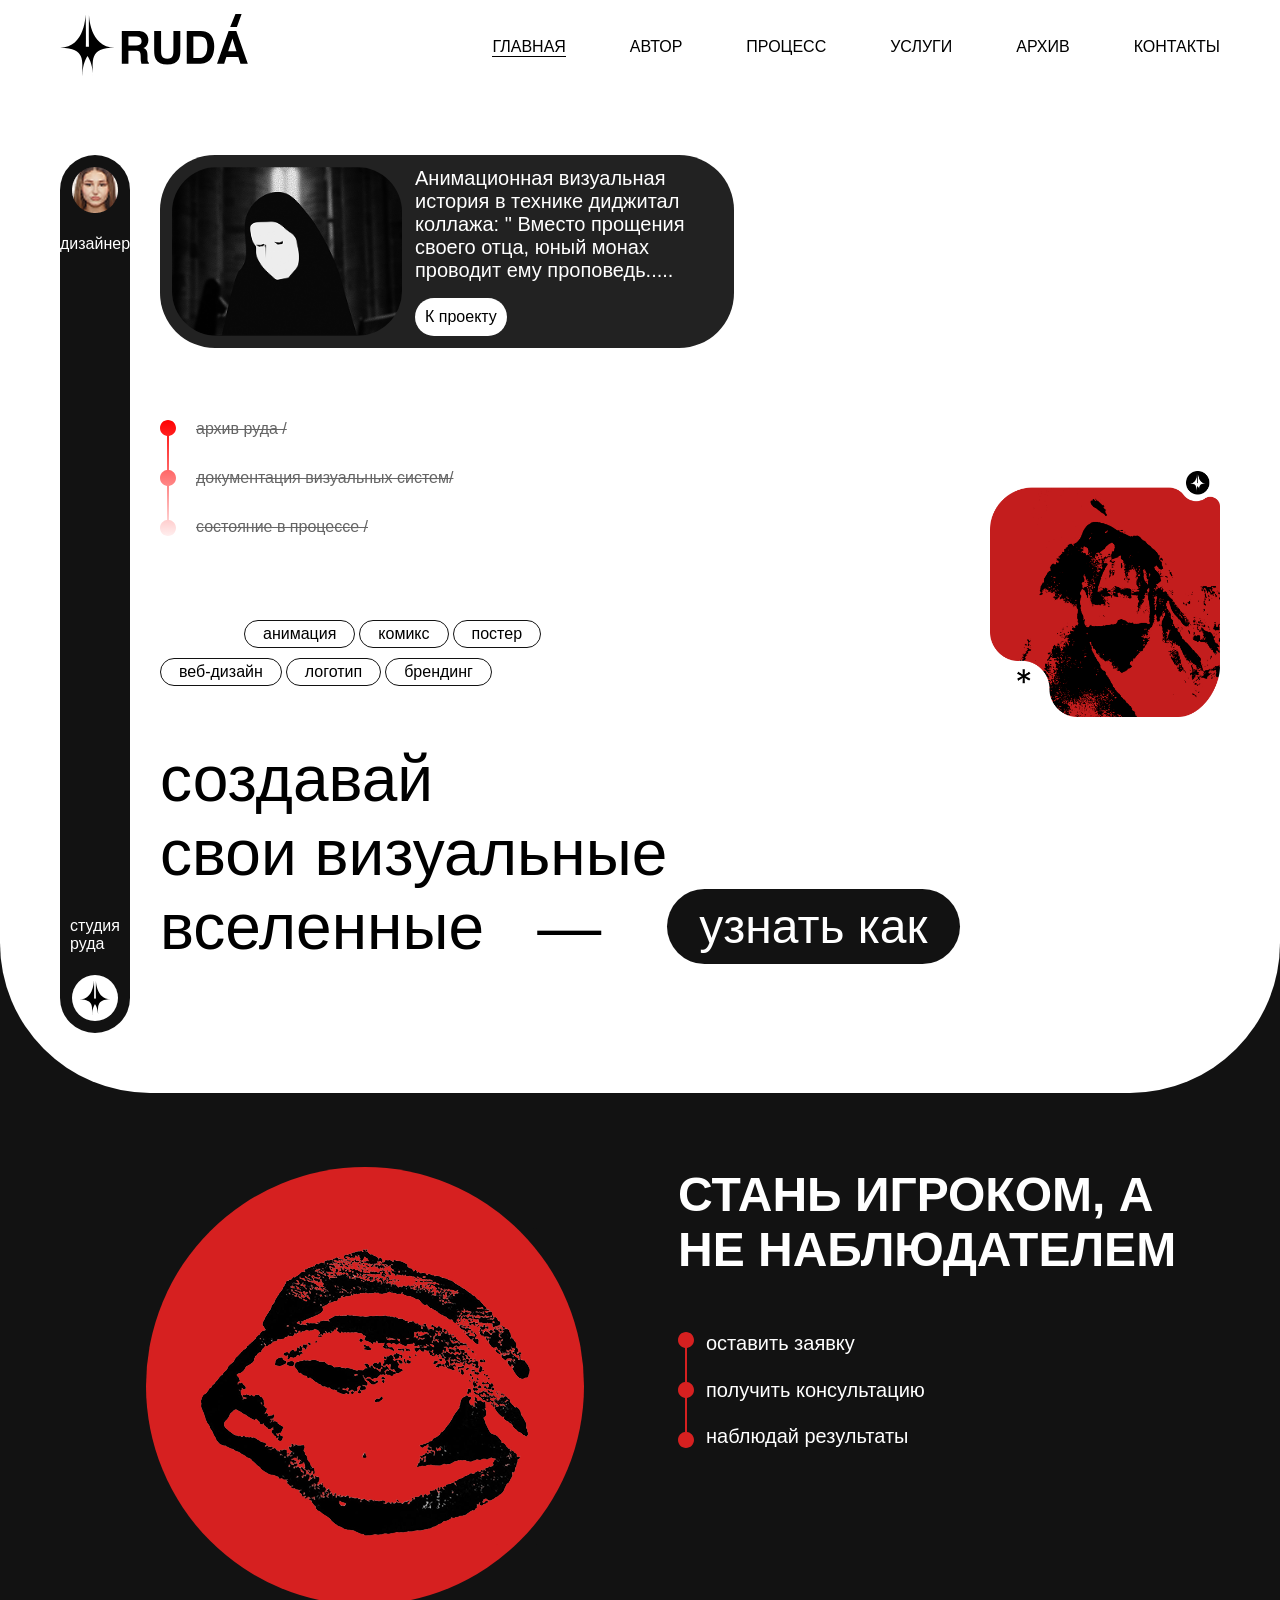
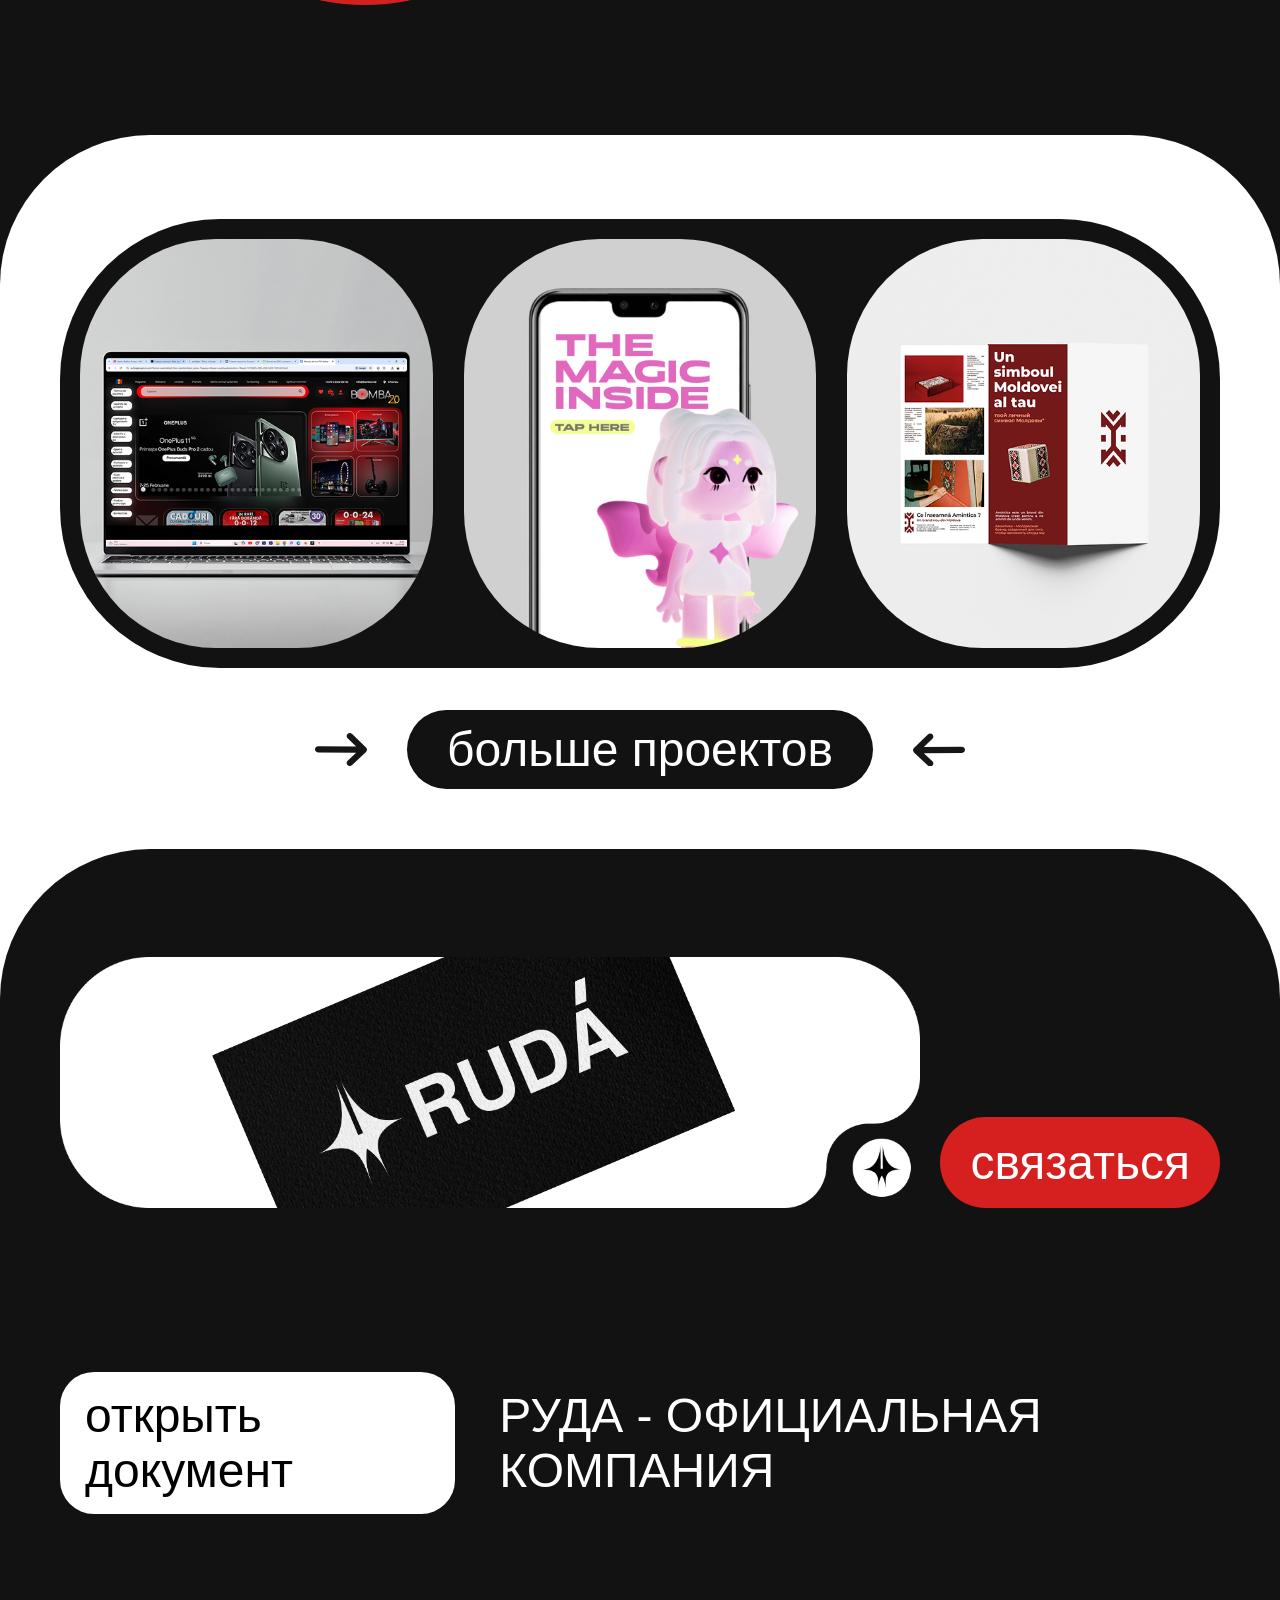
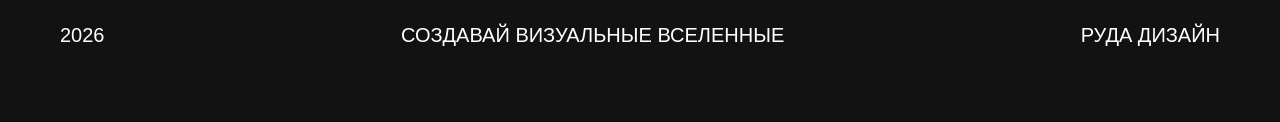
==== index.html @ d4974cca "Add files via upload" ====
<!DOCTYPE html>
<html lang="ru">

<head>
    <meta charset="UTF-8">
    <meta name="viewport" content="width=device-width, initial-scale=1.0">
    <link rel="stylesheet" href="css/style.css">
    <title>Document</title>
</head>

<body>

    <header class="header">
        <a href="index.html" class="header__logo">
            <svg width="188" height="63">
                <use xlink:href="assets/sprite/sprite.svg#icon-logo-white"></use>
            </svg>
        </a>
        <nav class="header__nav">
            <button class="header__burger" aria-label="Меню">
                <svg class="header__burger-icon" width="34" height="34">
                    <use xlink:href="assets/sprite/sprite.svg#burger-black"></use>
                </svg>
            </button>
            <ul class="header__menu">
                <li class="header__item header__item--active">
                    <a href="index.html" class="header__link">главная</a>
                </li>
                <li class="header__item">
                    <a href="pages/author.html" class="header__link">Автор</a>
                </li>
                <li class="header__item">
                    <a href="pages/process.html" class="header__link">Процесс</a>
                </li>
                <li class="header__item">
                    <a href="pages/services.html" class="header__link">Услуги</a>
                </li>
                <li class="header__item">
                    <a href="pages/archive.html" class="header__link">Архив</a>
                </li>
                <li class="header__item">
                    <a href="pages/contacts.html" class="header__link">Контакты</a>
                </li>
            </ul>
        </nav>
    </header>

    <main class="main">
        <div class="main__wrapper">
            <div class="main__left-side">

                <div class="main__left-inner">
                    <img src="assets/img/avatar.png" alt="" class="main__left-img">
                    <p class="main__left-text">дизайнер</p>
                </div>
                <div class="main__left-inner">
                    <p class="main__left-text">студия руда</p>
                    <svg width="46" height="46" viewBox="0 0 46 46">
                        <use xlink:href="assets/sprite/sprite.svg#icon-white"></use>
                    </svg>
                </div>

            </div>
            <div class="main__center-side">
                <div class="main__card">
                    <div class="main__card-img-wrapper">
                        <img src="assets/img/main-img.png" alt="" class="main__card-img">
                    </div>
                    <div class="main__inner">
                        <p class="main__card-text">
                            Анимационная визуальная история в&nbsp;технике диджитал коллажа: &quot; Вместо прощения
                            своего отца, юный монах проводит ему проповедь.....
                        </p>
                        <a href="pages/archive.html#otec" class="main__btn">
                            К проекту
                        </a>
                    </div>
                </div>
                <div class="main__wrapper-text">
                    <svg width="16" height="116">
                        <use xlink:href="assets/sprite/sprite.svg#icon-dot-color"></use>
                    </svg>

                    <div class="main__inner js-typewriter-container">
                        <p class="main__text js-typewriter-line is-crossed">
                            архив руда /
                        </p>
                        <p class="main__text js-typewriter-line is-crossed">
                            документация визуальных систем/
                        </p>
                        <p class="main__text js-typewriter-line is-crossed">
                            состояние в процессе /
                        </p>
                    </div>
                </div>
                <ul class="main__tags main__tags--top">
                    <li class="main__tag main__tag--right">
                        анимация
                    </li>
                    <li class="main__tag">
                        комикс
                    </li>
                    <li class="main__tag">
                        постер
                    </li>
                </ul>
                <ul class="main__tags main__tags-bottom">
                    <li class="main__tag">
                        веб-дизайн
                    </li>
                    <li class="main__tag">
                        логотип
                    </li>
                    <li class="main__tag">
                        брендинг
                    </li>
                </ul>
                <div class="main__bottom">
                    <h1 class="main__title">
                        создавай <br> свои визуальные <br> вселенные &nbsp; —
                    </h1>
                    <a href="pages/services.html" class="main__btn-bottom">
                        узнать как
                    </a>
                </div>
            </div>
            <div class="main__right-side">
                <img src="assets/img/group-140.png" alt="" class="main__img">
            </div>
        </div>

    </main>

    <section class="ready">
        <div class="ready__wrapper">
            
            <ul class="ready__marquee-tags main__tags">
                <li class="main__tag">веб-дизайн</li>
                <li class="main__tag">логотип</li>
                <li class="main__tag">брендинг</li>
                <li class="main__tag">анимация</li>
                <li class="main__tag">комикс</li>
                <li class="main__tag">постер</li>
            </ul>
            <div class="ready__left">
                <div class="ready__img-wrapper">
                    <img src="assets/img/photo_2023-10-06_21-42-30 2.png" alt="" class="ready__img">
                </div>
            </div>
            <div class="ready__right">
                <h2 class="ready__title">
                    стань игроком, а <br> не наблюдателем
                </h2>
                <div class="ready__wrapper-text">
                    <svg width="16" height="116">
                        <use xlink:href="assets/sprite/sprite.svg#icon-dot-red"></use>
                    </svg>
    
                    <div class="ready__inner">
                        <p class="ready__text">
                            оставить заявку
                        </p>
                        <p class="ready__text">
                            получить консультацию
                        </p>
                        <p class="ready__text">
                            наблюдай результаты
                        </p>
                    </div>
                </div>
            </div>
        </div>
    </section>

    <section class="work">
        <div class="work__wrapper">
            <div class="work__list">
                <div class="work__img-wrapper">
                    <img src="assets/img/project-1.png" alt="" class="work__img">
                </div>
                <div class="work__img-wrapper">
                    <img src="assets/img/project-2.png" alt="" class="work__img">
                </div>
                <div class="work__img-wrapper">
                    <img src="assets/img/project-3.png" alt="" class="work__img">
                </div>
            </div>
            <div class="work__more">
                <svg width="52" height="33" viewBox="0 0 52 33">
                    <use xlink:href="assets/sprite/sprite.svg#icon-right-arrow"></use>
                </svg>
                <a href="#" class="work__link">
                    больше проектов
                </a>
                <svg width="52" height="33" viewBox="0 0 52 33">
                    <use xlink:href="assets/sprite/sprite.svg#icon-left-arrow"></use>
                </svg>
            </div>
        </div>

    </section>
    <section class="feedback">
        <div class="feedback__wrapper">
            <div class="feedback__inner">
                <div class="feedback__wrapper-photo">
                    <img src="assets/img/feedback2.png" alt="" class="feedback__img">
                    <a href="pages/contacts.html" class="feedback__link">связаться</a>
                </div>
                <div class="feedback__wrapper-text">
                    <a class="feedback__btn" href="assets/img/doc.png" target="_blank">открыть документ</a>
                    <p class="feedback__text">
                        Руда - официальная компания
                    </p>
                </div>
            </div>
        </div>
    </section>
    <footer class="footer">
        <p class="footer__text">
            2026
        </p>
        <p class="footer__text">
            создавай визуальные вселенные
        </p>
        <p class="footer__text">
            руда дизайн
        </p>
    </footer>
    <script type="module" src="js/main.js"></script>
</body>

</html>
---- css/style.css ----
@import url('../css/global/variable.css');
@import url('../css/global/reset.css');

@import url('../css/block/header.css');
@import url('../css/block/main.css');
@import url('../css/block/ready.css');
@import url('../css/block/work.css');
@import url('../css/block/feedback.css');
@import url('../css/block/process.css');
@import url('../css/block/archive.css');
@import url('../css/block/author.css');
@import url('../css/block/services.css');
@import url('../css/block/contacts.css');

@import url('../css/block/footer.css');
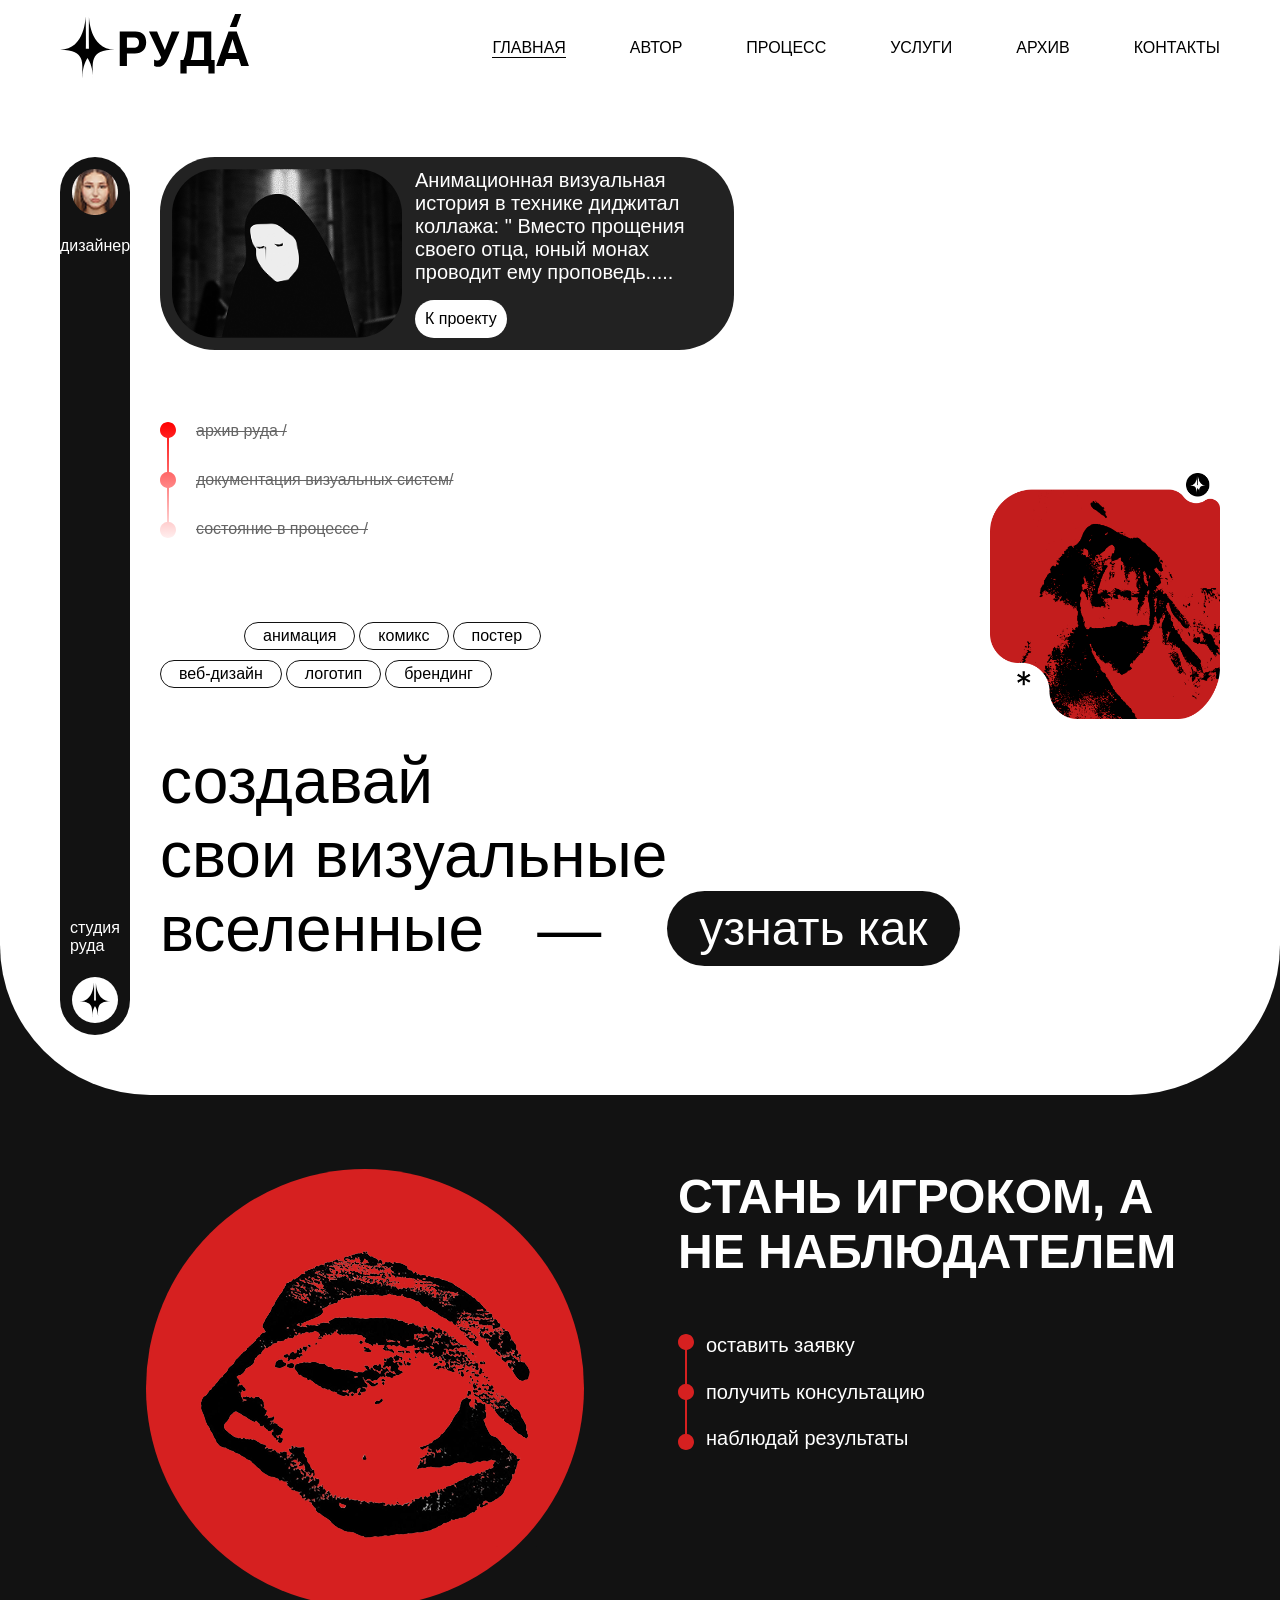
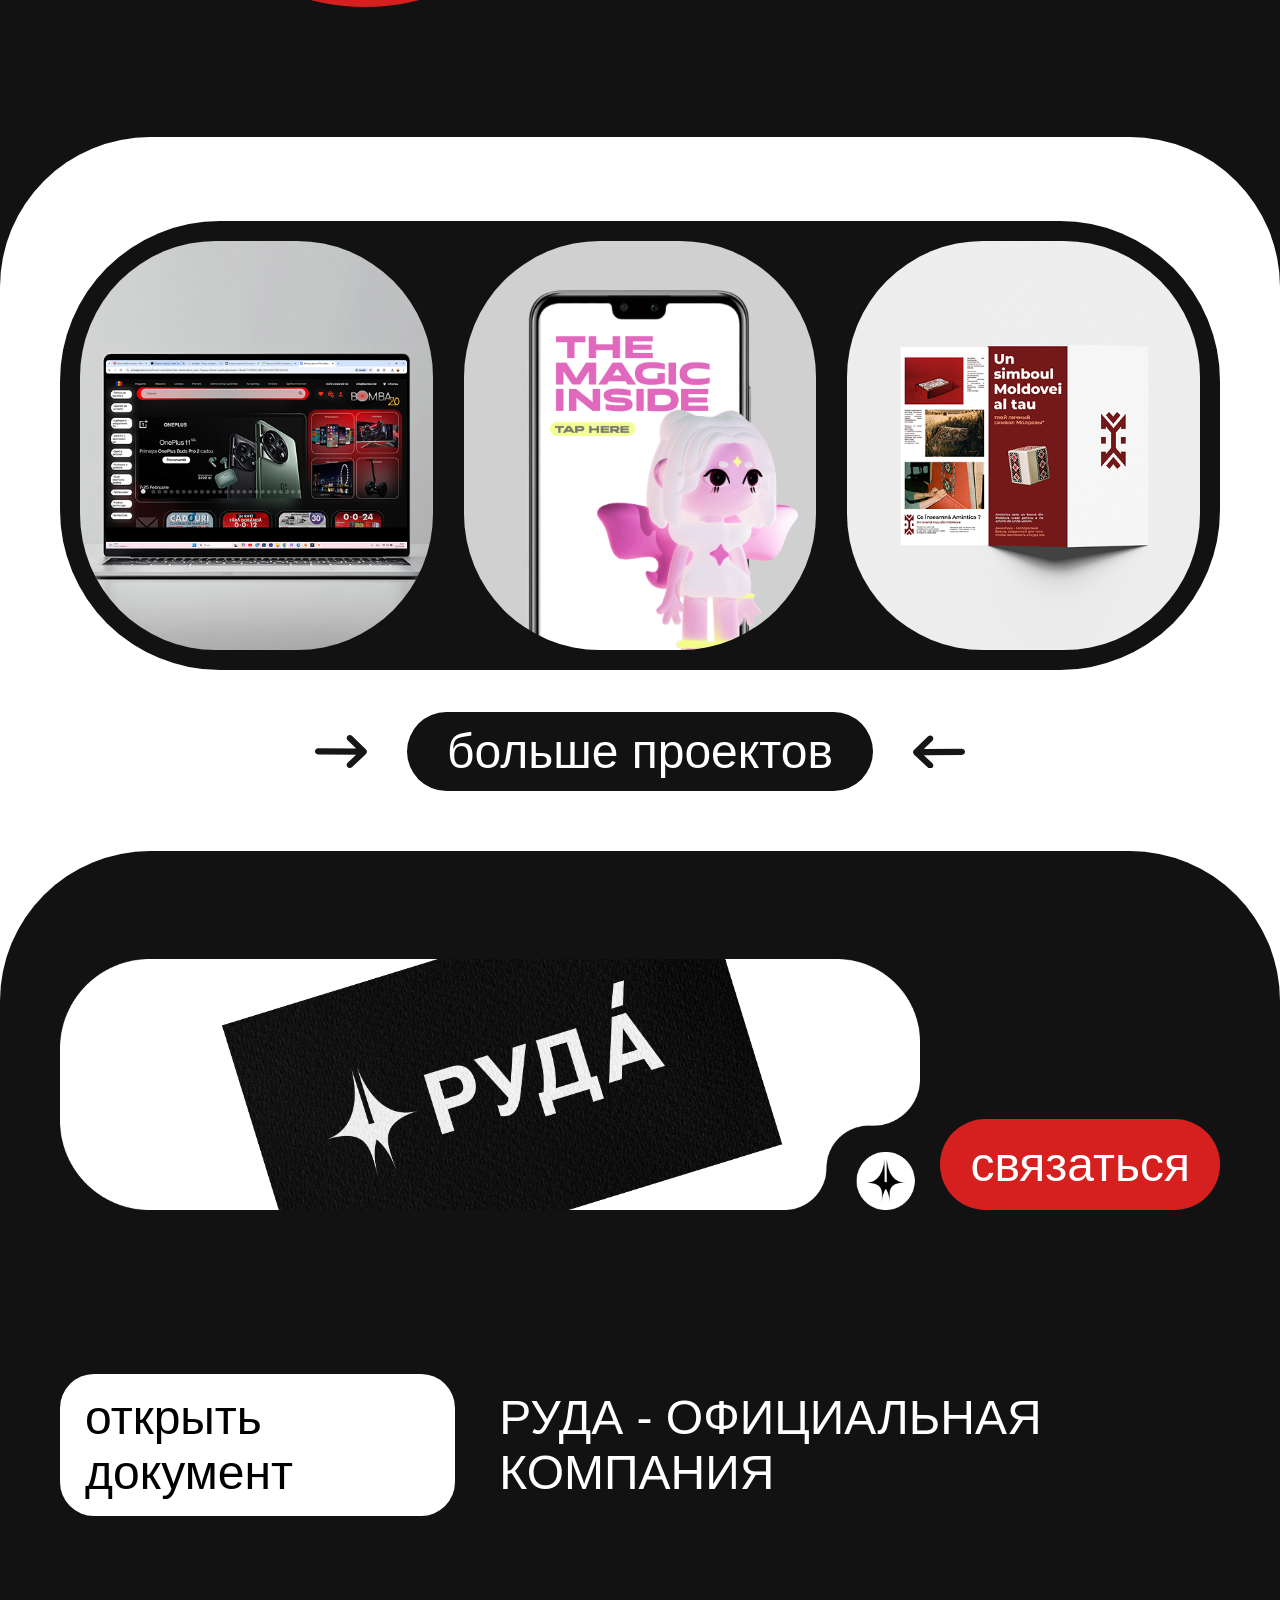
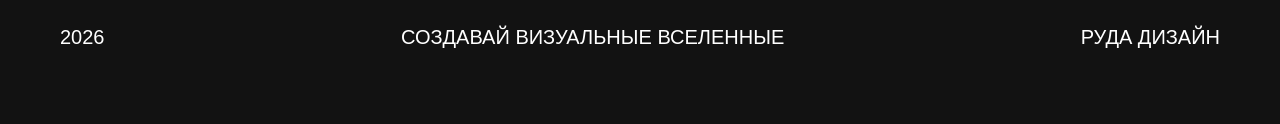
==== commit 6f868d89: "Updated files" ====
--- a/index.html
+++ b/index.html
@@ -1,232 +1,232 @@
-<!DOCTYPE html>
-<html lang="ru">
-
-<head>
-    <meta charset="UTF-8">
-    <meta name="viewport" content="width=device-width, initial-scale=1.0">
-    <link rel="stylesheet" href="css/style.css">
-    <title>Document</title>
-</head>
-
-<body>
-
-    <header class="header">
-        <a href="index.html" class="header__logo">
-            <svg width="188" height="63">
-                <use xlink:href="assets/sprite/sprite.svg#icon-logo-white"></use>
-            </svg>
-        </a>
-        <nav class="header__nav">
-            <button class="header__burger" aria-label="Меню">
-                <svg class="header__burger-icon" width="34" height="34">
-                    <use xlink:href="assets/sprite/sprite.svg#burger-black"></use>
-                </svg>
-            </button>
-            <ul class="header__menu">
-                <li class="header__item header__item--active">
-                    <a href="index.html" class="header__link">главная</a>
-                </li>
-                <li class="header__item">
-                    <a href="pages/author.html" class="header__link">Автор</a>
-                </li>
-                <li class="header__item">
-                    <a href="pages/process.html" class="header__link">Процесс</a>
-                </li>
-                <li class="header__item">
-                    <a href="pages/services.html" class="header__link">Услуги</a>
-                </li>
-                <li class="header__item">
-                    <a href="pages/archive.html" class="header__link">Архив</a>
-                </li>
-                <li class="header__item">
-                    <a href="pages/contacts.html" class="header__link">Контакты</a>
-                </li>
-            </ul>
-        </nav>
-    </header>
-
-    <main class="main">
-        <div class="main__wrapper">
-            <div class="main__left-side">
-
-                <div class="main__left-inner">
-                    <img src="assets/img/avatar.png" alt="" class="main__left-img">
-                    <p class="main__left-text">дизайнер</p>
-                </div>
-                <div class="main__left-inner">
-                    <p class="main__left-text">студия руда</p>
-                    <svg width="46" height="46" viewBox="0 0 46 46">
-                        <use xlink:href="assets/sprite/sprite.svg#icon-white"></use>
-                    </svg>
-                </div>
-
-            </div>
-            <div class="main__center-side">
-                <div class="main__card">
-                    <div class="main__card-img-wrapper">
-                        <img src="assets/img/main-img.png" alt="" class="main__card-img">
-                    </div>
-                    <div class="main__inner">
-                        <p class="main__card-text">
-                            Анимационная визуальная история в&nbsp;технике диджитал коллажа: &quot; Вместо прощения
-                            своего отца, юный монах проводит ему проповедь.....
-                        </p>
-                        <a href="pages/archive.html#otec" class="main__btn">
-                            К проекту
-                        </a>
-                    </div>
-                </div>
-                <div class="main__wrapper-text">
-                    <svg width="16" height="116">
-                        <use xlink:href="assets/sprite/sprite.svg#icon-dot-color"></use>
-                    </svg>
-
-                    <div class="main__inner js-typewriter-container">
-                        <p class="main__text js-typewriter-line is-crossed">
-                            архив руда /
-                        </p>
-                        <p class="main__text js-typewriter-line is-crossed">
-                            документация визуальных систем/
-                        </p>
-                        <p class="main__text js-typewriter-line is-crossed">
-                            состояние в процессе /
-                        </p>
-                    </div>
-                </div>
-                <ul class="main__tags main__tags--top">
-                    <li class="main__tag main__tag--right">
-                        анимация
-                    </li>
-                    <li class="main__tag">
-                        комикс
-                    </li>
-                    <li class="main__tag">
-                        постер
-                    </li>
-                </ul>
-                <ul class="main__tags main__tags-bottom">
-                    <li class="main__tag">
-                        веб-дизайн
-                    </li>
-                    <li class="main__tag">
-                        логотип
-                    </li>
-                    <li class="main__tag">
-                        брендинг
-                    </li>
-                </ul>
-                <div class="main__bottom">
-                    <h1 class="main__title">
-                        создавай <br> свои визуальные <br> вселенные &nbsp; —
-                    </h1>
-                    <a href="pages/services.html" class="main__btn-bottom">
-                        узнать как
-                    </a>
-                </div>
-            </div>
-            <div class="main__right-side">
-                <img src="assets/img/group-140.png" alt="" class="main__img">
-            </div>
-        </div>
-
-    </main>
-
-    <section class="ready">
-        <div class="ready__wrapper">
-            
-            <ul class="ready__marquee-tags main__tags">
-                <li class="main__tag">веб-дизайн</li>
-                <li class="main__tag">логотип</li>
-                <li class="main__tag">брендинг</li>
-                <li class="main__tag">анимация</li>
-                <li class="main__tag">комикс</li>
-                <li class="main__tag">постер</li>
-            </ul>
-            <div class="ready__left">
-                <div class="ready__img-wrapper">
-                    <img src="assets/img/photo_2023-10-06_21-42-30 2.png" alt="" class="ready__img">
-                </div>
-            </div>
-            <div class="ready__right">
-                <h2 class="ready__title">
-                    стань игроком, а <br> не наблюдателем
-                </h2>
-                <div class="ready__wrapper-text">
-                    <svg width="16" height="116">
-                        <use xlink:href="assets/sprite/sprite.svg#icon-dot-red"></use>
-                    </svg>
-    
-                    <div class="ready__inner">
-                        <p class="ready__text">
-                            оставить заявку
-                        </p>
-                        <p class="ready__text">
-                            получить консультацию
-                        </p>
-                        <p class="ready__text">
-                            наблюдай результаты
-                        </p>
-                    </div>
-                </div>
-            </div>
-        </div>
-    </section>
-
-    <section class="work">
-        <div class="work__wrapper">
-            <div class="work__list">
-                <div class="work__img-wrapper">
-                    <img src="assets/img/project-1.png" alt="" class="work__img">
-                </div>
-                <div class="work__img-wrapper">
-                    <img src="assets/img/project-2.png" alt="" class="work__img">
-                </div>
-                <div class="work__img-wrapper">
-                    <img src="assets/img/project-3.png" alt="" class="work__img">
-                </div>
-            </div>
-            <div class="work__more">
-                <svg width="52" height="33" viewBox="0 0 52 33">
-                    <use xlink:href="assets/sprite/sprite.svg#icon-right-arrow"></use>
-                </svg>
-                <a href="#" class="work__link">
-                    больше проектов
-                </a>
-                <svg width="52" height="33" viewBox="0 0 52 33">
-                    <use xlink:href="assets/sprite/sprite.svg#icon-left-arrow"></use>
-                </svg>
-            </div>
-        </div>
-
-    </section>
-    <section class="feedback">
-        <div class="feedback__wrapper">
-            <div class="feedback__inner">
-                <div class="feedback__wrapper-photo">
-                    <img src="assets/img/feedback2.png" alt="" class="feedback__img">
-                    <a href="pages/contacts.html" class="feedback__link">связаться</a>
-                </div>
-                <div class="feedback__wrapper-text">
-                    <a class="feedback__btn" href="assets/img/doc.png" target="_blank">открыть документ</a>
-                    <p class="feedback__text">
-                        Руда - официальная компания
-                    </p>
-                </div>
-            </div>
-        </div>
-    </section>
-    <footer class="footer">
-        <p class="footer__text">
-            2026
-        </p>
-        <p class="footer__text">
-            создавай визуальные вселенные
-        </p>
-        <p class="footer__text">
-            руда дизайн
-        </p>
-    </footer>
-    <script type="module" src="js/main.js"></script>
-</body>
-
+<!DOCTYPE html>
+<html lang="ru">
+
+<head>
+    <meta charset="UTF-8">
+    <meta name="viewport" content="width=device-width, initial-scale=1.0">
+    <link rel="stylesheet" href="css/style.css">
+    <title>Document</title>
+</head>
+
+<body>
+
+    <header class="header">
+        <a href="index.html" class="header__logo">
+            <svg width="189" height="65">
+                <use xlink:href="assets/sprite/sprite.svg#icon-logo-white"></use>
+            </svg>
+        </a>
+        <nav class="header__nav">
+            <button class="header__burger" aria-label="Меню">
+                <svg class="header__burger-icon" width="34" height="34">
+                    <use xlink:href="assets/sprite/sprite.svg#burger-black"></use>
+                </svg>
+            </button>
+            <ul class="header__menu">
+                <li class="header__item header__item--active">
+                    <a href="index.html" class="header__link">главная</a>
+                </li>
+                <li class="header__item">
+                    <a href="pages/author.html" class="header__link">Автор</a>
+                </li>
+                <li class="header__item">
+                    <a href="pages/process.html" class="header__link">Процесс</a>
+                </li>
+                <li class="header__item">
+                    <a href="pages/services.html" class="header__link">Услуги</a>
+                </li>
+                <li class="header__item">
+                    <a href="pages/archive.html" class="header__link">Архив</a>
+                </li>
+                <li class="header__item">
+                    <a href="pages/contacts.html" class="header__link">Контакты</a>
+                </li>
+            </ul>
+        </nav>
+    </header>
+
+    <main class="main">
+        <div class="main__wrapper">
+            <div class="main__left-side">
+
+                <div class="main__left-inner">
+                    <img src="assets/img/avatar.png" alt="" class="main__left-img">
+                    <p class="main__left-text">дизайнер</p>
+                </div>
+                <div class="main__left-inner">
+                    <p class="main__left-text">студия руда</p>
+                    <svg width="46" height="46" viewBox="0 0 46 46">
+                        <use xlink:href="assets/sprite/sprite.svg#icon-white"></use>
+                    </svg>
+                </div>
+
+            </div>
+            <div class="main__center-side">
+                <div class="main__card">
+                    <div class="main__card-img-wrapper">
+                        <img src="assets/img/main-img.png" alt="" class="main__card-img">
+                    </div>
+                    <div class="main__inner">
+                        <p class="main__card-text">
+                            Анимационная визуальная история в&nbsp;технике диджитал коллажа: &quot; Вместо прощения
+                            своего отца, юный монах проводит ему проповедь.....
+                        </p>
+                        <a href="pages/archive.html#otec" class="main__btn">
+                            К проекту
+                        </a>
+                    </div>
+                </div>
+                <div class="main__wrapper-text">
+                    <svg width="16" height="116">
+                        <use xlink:href="assets/sprite/sprite.svg#icon-dot-color"></use>
+                    </svg>
+
+                    <div class="main__inner js-typewriter-container">
+                        <p class="main__text js-typewriter-line is-crossed">
+                            архив руда /
+                        </p>
+                        <p class="main__text js-typewriter-line is-crossed">
+                            документация визуальных систем/
+                        </p>
+                        <p class="main__text js-typewriter-line is-crossed">
+                            состояние в процессе /
+                        </p>
+                    </div>
+                </div>
+                <ul class="main__tags main__tags--top">
+                    <li class="main__tag main__tag--right">
+                        анимация
+                    </li>
+                    <li class="main__tag">
+                        комикс
+                    </li>
+                    <li class="main__tag">
+                        постер
+                    </li>
+                </ul>
+                <ul class="main__tags main__tags-bottom">
+                    <li class="main__tag">
+                        веб-дизайн
+                    </li>
+                    <li class="main__tag">
+                        логотип
+                    </li>
+                    <li class="main__tag">
+                        брендинг
+                    </li>
+                </ul>
+                <div class="main__bottom">
+                    <h1 class="main__title">
+                        создавай <br> свои визуальные <br> вселенные &nbsp; —
+                    </h1>
+                    <a href="pages/services.html" class="main__btn-bottom">
+                        узнать как
+                    </a>
+                </div>
+            </div>
+            <div class="main__right-side">
+                <img src="assets/img/group-140.png" alt="" class="main__img">
+            </div>
+        </div>
+
+    </main>
+
+    <section class="ready">
+        <div class="ready__wrapper">
+            
+            <ul class="ready__marquee-tags main__tags">
+                <li class="main__tag">веб-дизайн</li>
+                <li class="main__tag">логотип</li>
+                <li class="main__tag">брендинг</li>
+                <li class="main__tag">анимация</li>
+                <li class="main__tag">комикс</li>
+                <li class="main__tag">постер</li>
+            </ul>
+            <div class="ready__left">
+                <div class="ready__img-wrapper">
+                    <img src="assets/img/photo_2023-10-06_21-42-30 2.png" alt="" class="ready__img">
+                </div>
+            </div>
+            <div class="ready__right">
+                <h2 class="ready__title">
+                    стань игроком, а <br> не наблюдателем
+                </h2>
+                <div class="ready__wrapper-text">
+                    <svg width="16" height="116">
+                        <use xlink:href="assets/sprite/sprite.svg#icon-dot-red"></use>
+                    </svg>
+    
+                    <div class="ready__inner">
+                        <p class="ready__text">
+                            оставить заявку
+                        </p>
+                        <p class="ready__text">
+                            получить консультацию
+                        </p>
+                        <p class="ready__text">
+                            наблюдай результаты
+                        </p>
+                    </div>
+                </div>
+            </div>
+        </div>
+    </section>
+
+    <section class="work">
+        <div class="work__wrapper">
+            <div class="work__list">
+                <div class="work__img-wrapper">
+                    <img src="assets/img/project-1.png" alt="" class="work__img">
+                </div>
+                <div class="work__img-wrapper">
+                    <img src="assets/img/project-2.png" alt="" class="work__img">
+                </div>
+                <div class="work__img-wrapper">
+                    <img src="assets/img/project-3.png" alt="" class="work__img">
+                </div>
+            </div>
+            <div class="work__more">
+                <svg width="52" height="33" viewBox="0 0 52 33">
+                    <use xlink:href="assets/sprite/sprite.svg#icon-right-arrow"></use>
+                </svg>
+                <a href="#" class="work__link">
+                    больше проектов
+                </a>
+                <svg width="52" height="33" viewBox="0 0 52 33">
+                    <use xlink:href="assets/sprite/sprite.svg#icon-left-arrow"></use>
+                </svg>
+            </div>
+        </div>
+
+    </section>
+    <section class="feedback">
+        <div class="feedback__wrapper">
+            <div class="feedback__inner">
+                <div class="feedback__wrapper-photo">
+                    <img src="assets/img/feedback2.png" alt="" class="feedback__img">
+                    <a href="pages/contacts.html" class="feedback__link">связаться</a>
+                </div>
+                <div class="feedback__wrapper-text">
+                    <a class="feedback__btn" href="assets/img/doc.png" target="_blank">открыть документ</a>
+                    <p class="feedback__text">
+                        Руда - официальная компания
+                    </p>
+                </div>
+            </div>
+        </div>
+    </section>
+    <footer class="footer">
+        <p class="footer__text">
+            2026
+        </p>
+        <p class="footer__text">
+            создавай визуальные вселенные
+        </p>
+        <p class="footer__text">
+            руда дизайн
+        </p>
+    </footer>
+    <script type="module" src="js/main.js"></script>
+</body>
+
 </html>
